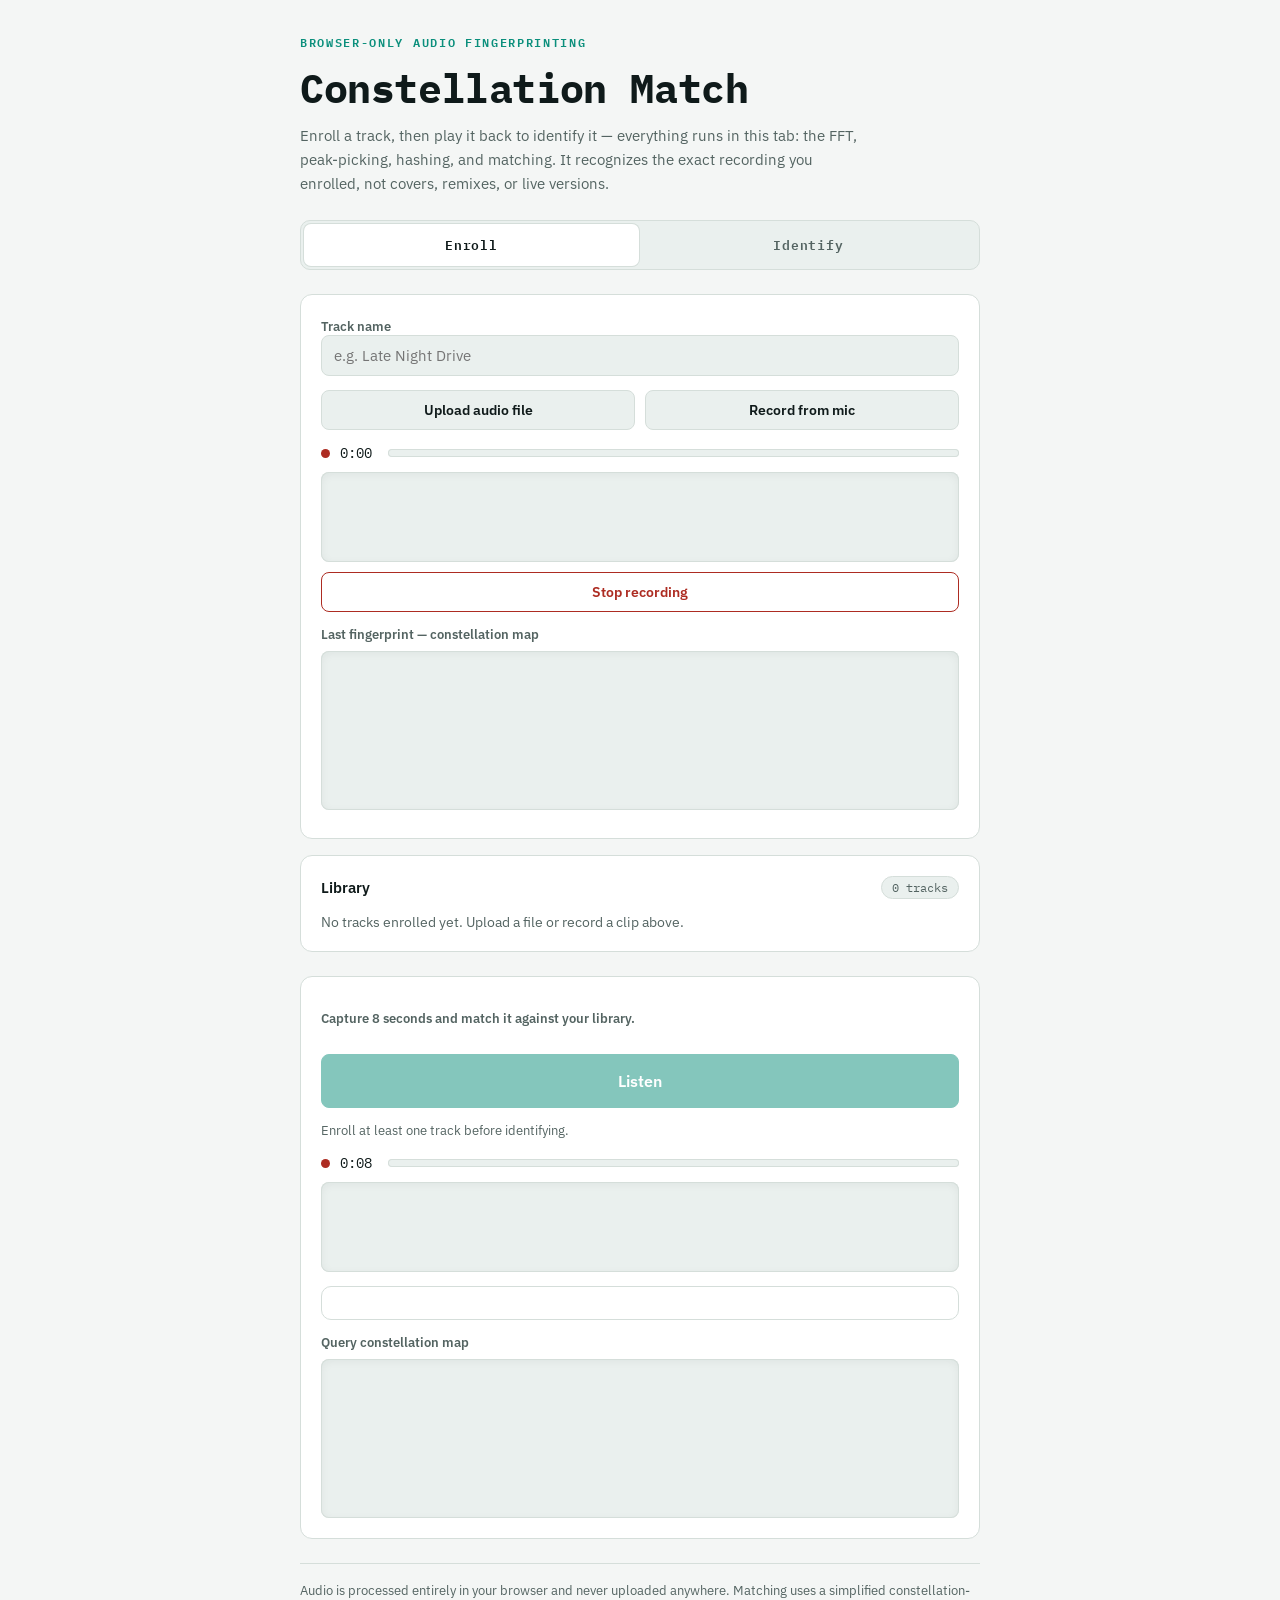
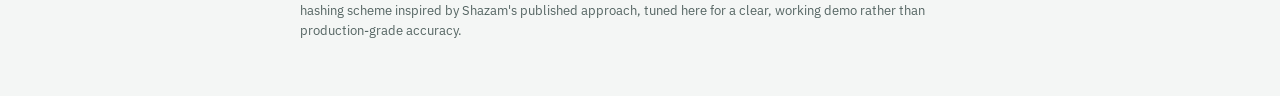
==== index.html @ 30b6c8e9 "Add Constellation Match: browser-only audio fingerprinting demo Enrolls songs (file upload or mic re" ====
<!DOCTYPE html>
<html lang="en">
<head>
<meta charset="UTF-8">
<meta name="viewport" content="width=device-width, initial-scale=1.0">
<title>Constellation Match</title>
<link rel="stylesheet" href="https://fonts.googleapis.com/css2?family=IBM+Plex+Mono:wght@400;500;600;700&family=IBM+Plex+Sans:wght@400;500;600;700&display=swap">
<style>
  :root{
    color-scheme: light dark;
    --bg:#f4f6f5;
    --surface:#ffffff;
    --surface-2:#eaf0ee;
    --border:#d5deda;
    --text:#0f1a1a;
    --text-muted:#546462;
    --accent:#0b8f7c;
    --accent-contrast:#ffffff;
    --accent-amber:#a86a09;
    --danger:#ad2c22;
    --scope-shadow: inset 0 0 0 1px var(--border), inset 0 2px 10px rgba(15,26,26,.06);
    --font-display:'IBM Plex Mono', ui-monospace, SFMono-Regular, Menlo, Consolas, monospace;
    --font-body:'IBM Plex Sans', ui-sans-serif, system-ui, -apple-system, "Segoe UI", Roboto, sans-serif;
  }
  @media (prefers-color-scheme: dark){
    :root:not([data-theme="light"]){
      --bg:#0a0e10;
      --surface:#11181a;
      --surface-2:#172023;
      --border:#263133;
      --text:#e9f2f0;
      --text-muted:#87999b;
      --accent:#52e0c4;
      --accent-contrast:#06231d;
      --accent-amber:#f6ad3c;
      --danger:#ff6b60;
      --scope-shadow: inset 0 0 0 1px var(--border), inset 0 2px 14px rgba(0,0,0,.35);
    }
  }
  :root[data-theme="dark"]{
    --bg:#0a0e10;
    --surface:#11181a;
    --surface-2:#172023;
    --border:#263133;
    --text:#e9f2f0;
    --text-muted:#87999b;
    --accent:#52e0c4;
    --accent-contrast:#06231d;
    --accent-amber:#f6ad3c;
    --danger:#ff6b60;
    --scope-shadow: inset 0 0 0 1px var(--border), inset 0 2px 14px rgba(0,0,0,.35);
  }

  *{ box-sizing:border-box; }
  html, body{ margin:0; background:var(--bg); }
  body{
    color:var(--text);
    font-family:var(--font-body);
    -webkit-font-smoothing:antialiased;
  }
  .app{
    max-width:720px;
    margin:0 auto;
    padding:32px 20px 56px;
    display:flex;
    flex-direction:column;
    gap:24px;
  }

  .hero{ display:flex; flex-direction:column; gap:10px; }
  .eyebrow{
    margin:0;
    font-family:var(--font-display);
    font-size:12px;
    letter-spacing:.14em;
    color:var(--accent);
    font-weight:600;
  }
  h1{
    margin:0;
    font-family:var(--font-display);
    font-size:clamp(28px, 6vw, 40px);
    font-weight:700;
    letter-spacing:-0.01em;
    text-wrap:balance;
  }
  .lede{
    margin:0;
    max-width:62ch;
    color:var(--text-muted);
    font-size:15px;
    line-height:1.6;
  }

  .tabs{
    display:flex;
    gap:2px;
    background:var(--surface-2);
    border:1px solid var(--border);
    border-radius:10px;
    padding:3px;
  }
  .tab{
    flex:1;
    appearance:none;
    border:none;
    background:transparent;
    color:var(--text-muted);
    font-family:var(--font-display);
    font-size:13px;
    letter-spacing:.06em;
    font-weight:600;
    padding:10px 14px;
    border-radius:7px;
    cursor:pointer;
  }
  .tab[aria-selected="true"]{
    background:var(--surface);
    color:var(--text);
    box-shadow:0 0 0 1px var(--border);
  }
  .tab:focus-visible, .btn:focus-visible, input:focus-visible{
    outline:2px solid var(--accent);
    outline-offset:2px;
  }

  .status{
    font-family:var(--font-display);
    font-size:13px;
    padding:10px 14px;
    border-radius:8px;
    border:1px solid var(--border);
    background:var(--surface-2);
    color:var(--text);
  }
  .status-error{ border-color:var(--danger); color:var(--danger); }
  .status-success{ border-color:var(--accent); color:var(--accent); }

  .panel{ display:flex; flex-direction:column; gap:16px; }

  .card{
    background:var(--surface);
    border:1px solid var(--border);
    border-radius:12px;
    padding:20px;
    display:flex;
    flex-direction:column;
    gap:14px;
  }
  .card-header{ display:flex; align-items:center; justify-content:space-between; gap:12px; }
  .card-header h2{ margin:0; font-size:15px; font-weight:600; }
  .pill{
    font-family:var(--font-display);
    font-size:12px;
    color:var(--text-muted);
    background:var(--surface-2);
    border:1px solid var(--border);
    border-radius:999px;
    padding:3px 10px;
    font-variant-numeric:tabular-nums;
  }

  .field-label{
    font-size:13px;
    font-weight:600;
    color:var(--text-muted);
  }
  input[type="text"]{
    width:100%;
    font-family:var(--font-body);
    font-size:15px;
    padding:10px 12px;
    border-radius:8px;
    border:1px solid var(--border);
    background:var(--surface-2);
    color:var(--text);
  }

  .source-row{ display:flex; gap:10px; flex-wrap:wrap; }

  .btn{
    appearance:none;
    border:1px solid var(--border);
    background:var(--surface-2);
    color:var(--text);
    font-family:var(--font-body);
    font-size:14px;
    font-weight:600;
    padding:10px 16px;
    border-radius:8px;
    cursor:pointer;
    flex:1;
    min-width:140px;
  }
  .btn:disabled{ opacity:.5; cursor:not-allowed; }
  .btn-secondary:hover:not(:disabled){ border-color:var(--accent); }
  .btn-primary{
    background:var(--accent);
    border-color:var(--accent);
    color:var(--accent-contrast);
    flex:none;
    width:100%;
  }
  .btn-large{ padding:16px; font-size:16px; }
  .btn-danger{
    background:transparent;
    border-color:var(--danger);
    color:var(--danger);
    flex:none;
  }
  .btn-icon{
    flex:none;
    min-width:auto;
    width:32px;
    height:32px;
    padding:0;
    display:flex;
    align-items:center;
    justify-content:center;
    color:var(--text-muted);
  }
  .btn-icon:hover{ color:var(--danger); border-color:var(--danger); }

  .capture-row{ display:flex; flex-direction:column; gap:10px; }
  .capture-meta{ display:flex; align-items:center; gap:10px; }
  .rec-dot{
    width:9px; height:9px; border-radius:50%;
    background:var(--danger);
    flex:none;
    animation:pulse 1.1s ease-in-out infinite;
  }
  @keyframes pulse{ 0%,100%{opacity:1;} 50%{opacity:.35;} }
  @media (prefers-reduced-motion:reduce){ .rec-dot{ animation:none; } }
  #enrollTimer, #identifyTimer{
    font-family:var(--font-display);
    font-size:14px;
    font-variant-numeric:tabular-nums;
    min-width:38px;
  }
  .level-meter{ flex:1; height:8px; background:var(--surface-2); border-radius:4px; overflow:hidden; box-shadow:inset 0 0 0 1px var(--border); }
  .level-fill{ height:100%; width:0%; background:linear-gradient(90deg, var(--accent), var(--accent-amber)); }

  .scope{
    display:block;
    width:100%;
    height:auto;
    background:var(--surface-2);
    border-radius:8px;
    box-shadow:var(--scope-shadow);
  }

  .preview{ display:flex; flex-direction:column; gap:8px; }
  .preview-title{ margin:0; font-size:13px; font-weight:600; color:var(--text-muted); }
  .preview-meta{ margin:0; font-family:var(--font-display); font-size:12px; color:var(--text-muted); }

  .library-list{ display:flex; flex-direction:column; gap:8px; }
  .empty-hint{ margin:0; color:var(--text-muted); font-size:14px; }
  .library-row{
    display:grid;
    grid-template-columns:1fr auto auto;
    align-items:center;
    gap:10px;
    padding:8px 10px;
    background:var(--surface-2);
    border:1px solid var(--border);
    border-radius:8px;
  }
  .library-name-input{
    background:transparent;
    border:none;
    padding:2px 0;
    font-size:14px;
    font-weight:600;
    color:var(--text);
    min-width:0;
  }
  .library-meta{
    font-family:var(--font-display);
    font-size:12px;
    color:var(--text-muted);
    white-space:nowrap;
    font-variant-numeric:tabular-nums;
  }

  .identify-card{ align-items:stretch; }
  .hint{ margin:0; font-size:13px; color:var(--text-muted); min-height:18px; }

  .result{
    border-radius:10px;
    border:1px solid var(--border);
    padding:16px;
    display:flex;
    flex-direction:column;
    gap:8px;
  }
  .result-match{ border-color:var(--accent); }
  .result-none{ border-color:var(--danger); }
  .result-title{ margin:0; font-family:var(--font-display); font-size:17px; font-weight:600; }
  .result-match .result-title{ color:var(--accent); }
  .result-none .result-title{ color:var(--danger); }
  .result-sub{ margin:0; font-size:13px; color:var(--text-muted); }
  .confidence-bar{ height:10px; border-radius:5px; background:var(--surface-2); box-shadow:inset 0 0 0 1px var(--border); overflow:hidden; }
  .confidence-fill{ height:100%; background:linear-gradient(90deg, var(--accent), var(--accent-amber)); }

  .footnote{ border-top:1px solid var(--border); padding-top:16px; }
  .footnote p{ margin:0; font-size:12.5px; line-height:1.6; color:var(--text-muted); }

  @media (max-width:480px){
    .source-row{ flex-direction:column; }
    .btn{ min-width:0; }
    .library-row{ grid-template-columns:1fr; }
    .library-meta{ white-space:normal; }
  }
</style>
</head>
<body>

<div class="app">
  <header class="hero">
    <p class="eyebrow">BROWSER-ONLY AUDIO FINGERPRINTING</p>
    <h1>Constellation Match</h1>
    <p class="lede">Enroll a track, then play it back to identify it — everything runs in this tab: the FFT, peak-picking, hashing, and matching. It recognizes the exact recording you enrolled, not covers, remixes, or live versions.</p>
  </header>

  <div class="tabs" role="tablist">
    <button type="button" class="tab" id="tabEnroll" data-mode="enroll" role="tab" aria-selected="true">Enroll</button>
    <button type="button" class="tab" id="tabIdentify" data-mode="identify" role="tab" aria-selected="false">Identify</button>
  </div>

  <div id="statusBar" class="status" hidden></div>

  <section id="enrollPanel" class="panel">
    <div class="card">
      <div>
        <label for="songNameInput" class="field-label">Track name</label>
        <input id="songNameInput" type="text" placeholder="e.g. Late Night Drive" maxlength="60" autocomplete="off">
      </div>

      <div class="source-row">
        <button type="button" class="btn btn-secondary" id="uploadBtn">Upload audio file</button>
        <input type="file" id="fileInput" accept="audio/*" hidden>
        <button type="button" class="btn btn-secondary" id="recordEnrollBtn">Record from mic</button>
      </div>

      <div class="capture-row" id="enrollCaptureRow" hidden>
        <div class="capture-meta">
          <span class="rec-dot" aria-hidden="true"></span>
          <span id="enrollTimer">0:00</span>
          <div class="level-meter"><div class="level-fill" id="enrollLevelFill"></div></div>
        </div>
        <canvas class="scope" id="enrollLiveCanvas" width="640" height="90"></canvas>
        <button type="button" class="btn btn-danger" id="stopEnrollBtn">Stop recording</button>
      </div>

      <div class="preview" id="enrollPreview" hidden>
        <p class="preview-title">Last fingerprint — constellation map</p>
        <canvas class="scope" id="enrollConstellation" width="640" height="160"></canvas>
        <p class="preview-meta" id="enrollPreviewMeta"></p>
      </div>
    </div>

    <div class="card">
      <div class="card-header">
        <h2>Library</h2>
        <span class="pill" id="libraryCount">0 tracks</span>
      </div>
      <div class="library-list" id="libraryList">
        <p class="empty-hint">No tracks enrolled yet. Upload a file or record a clip above.</p>
      </div>
    </div>
  </section>

  <section id="identifyPanel" class="panel" hidden>
    <div class="card identify-card">
      <p class="field-label">Capture 8 seconds and match it against your library.</p>
      <button type="button" class="btn btn-primary btn-large" id="listenBtn">Listen</button>
      <p class="hint" id="identifyHint">Enroll at least one track before identifying.</p>

      <div class="capture-row" id="identifyCaptureRow" hidden>
        <div class="capture-meta">
          <span class="rec-dot" aria-hidden="true"></span>
          <span id="identifyTimer">0:08</span>
          <div class="level-meter"><div class="level-fill" id="identifyLevelFill"></div></div>
        </div>
        <canvas class="scope" id="identifyLiveCanvas" width="640" height="90"></canvas>
      </div>

      <div class="result" id="identifyResult" hidden></div>

      <div class="preview" id="identifyPreview" hidden>
        <p class="preview-title">Query constellation map</p>
        <canvas class="scope" id="identifyConstellation" width="640" height="160"></canvas>
      </div>
    </div>
  </section>

  <footer class="footnote">
    <p>Audio is processed entirely in your browser and never uploaded anywhere. Matching uses a simplified constellation-hashing scheme inspired by Shazam's published approach, tuned here for a clear, working demo rather than production-grade accuracy.</p>
  </footer>
</div>

<script>
(function(){
  "use strict";

  // =====================================================================
  // CONFIG — tuning constants for the fingerprinting pipeline.
  // These are heuristic choices for a legible demo, not accuracy-optimized.
  // =====================================================================
  var CONFIG = {
    fftSize: 2048,            // FFT window size (samples)
    hopSize: 512,             // samples between successive windows (75% overlap)
    minFreqHz: 30,            // ignore near-DC content
    maxFreqHz: 5000,          // most identifying musical energy lives below this
    freqNeighborhood: 6,      // peak must be a local max within +-N frequency bins
    timeNeighborhood: 3,      // ...and within +-N time frames
    dynamicRangeDb: 45,       // peak must be within this many dB of the loudest bin
    maxPeaksPerFingerprint: 600,
    targetZoneMinDt: 1,       // hashing: forward target zone, in frames
    targetZoneMaxDt: 90,
    fanOut: 5,                // max hash pairs generated per anchor peak
    offsetBinSize: 2,         // tolerance (frames) when histogramming time offsets
    minMatchCount: 6,         // minimum matching pairs in one offset bin to call it a match
    identifyDurationSec: 8
  };

  // =====================================================================
  // DSP: FFT
  // Iterative, in-place radix-2 Cooley-Tukey FFT. `re`/`im` are Float32Array
  // of equal, power-of-two length; the transform overwrites them.
  // =====================================================================
  function fft(re, im) {
    var n = re.length;
    for (var i = 1, j = 0; i < n; i++) {
      var bit = n >> 1;
      for (; j & bit; bit >>= 1) j ^= bit;
      j ^= bit;
      if (i < j) {
        var tr = re[i]; re[i] = re[j]; re[j] = tr;
        var ti = im[i]; im[i] = im[j]; im[j] = ti;
      }
    }
    for (var len = 2; len <= n; len <<= 1) {
      var ang = -2 * Math.PI / len;
      var wRe = Math.cos(ang), wIm = Math.sin(ang);
      for (var start = 0; start < n; start += len) {
        var curRe = 1, curIm = 0;
        var half = len >> 1;
        for (var k = 0; k < half; k++) {
          var uRe = re[start + k], uIm = im[start + k];
          var vRe = re[start + k + half] * curRe - im[start + k + half] * curIm;
          var vIm = re[start + k + half] * curIm + im[start + k + half] * curRe;
          re[start + k] = uRe + vRe;
          im[start + k] = uIm + vIm;
          re[start + k + half] = uRe - vRe;
          im[start + k + half] = uIm - vIm;
          var nextRe = curRe * wRe - curIm * wIm;
          var nextIm = curRe * wIm + curIm * wRe;
          curRe = nextRe; curIm = nextIm;
        }
      }
    }
  }

  function hannWindow(size) {
    var w = new Float32Array(size);
    for (var i = 0; i < size; i++) {
      w[i] = 0.5 - 0.5 * Math.cos((2 * Math.PI * i) / (size - 1));
    }
    return w;
  }

  // =====================================================================
  // DSP: spectrogram
  // Slides a windowed FFT over mono PCM samples, hop by hop, and returns
  // the magnitude spectrum of every frame.
  // =====================================================================
  function computeSpectrogram(samples, sampleRate, fftSize, hopSize) {
    var window = hannWindow(fftSize);
    var padded = samples;
    if (padded.length < fftSize) {
      var p = new Float32Array(fftSize);
      p.set(padded);
      padded = p;
    }
    var numFrames = Math.floor((padded.length - fftSize) / hopSize) + 1;
    var frames = new Array(numFrames);
    var re = new Float32Array(fftSize);
    var im = new Float32Array(fftSize);
    for (var f = 0; f < numFrames; f++) {
      var start = f * hopSize;
      for (var i = 0; i < fftSize; i++) {
        re[i] = padded[start + i] * window[i];
        im[i] = 0;
      }
      fft(re, im);
      var half = fftSize >> 1;
      var mag = new Float32Array(half);
      for (var b = 0; b < half; b++) {
        mag[b] = Math.sqrt(re[b] * re[b] + im[b] * im[b]);
      }
      frames[f] = mag;
    }
    return { frames: frames, numFrames: numFrames, binHz: sampleRate / fftSize, frameHopSec: hopSize / sampleRate };
  }

  // =====================================================================
  // Fingerprinting: peak detection
  // Finds local maxima in the time/frequency grid — points that are the
  // loudest thing in their own neighborhood and within `dynamicRangeDb` of
  // the loudest point overall. These form the "constellation map".
  // =====================================================================
  function findConstellationPeaks(frames, binHz, opts) {
    var numFrames = frames.length;
    var numBins = frames[0].length;
    var minBin = Math.max(1, Math.floor(opts.minFreqHz / binHz));
    var maxBin = Math.min(numBins - 1, Math.ceil(opts.maxFreqHz / binHz));

    // Convert to dB once; makes both thresholding and comparisons cheap.
    var db = new Array(numFrames);
    var globalMaxDb = -Infinity;
    for (var t = 0; t < numFrames; t++) {
      var row = new Float32Array(numBins);
      var mag = frames[t];
      for (var f = minBin; f <= maxBin; f++) {
        var v = 20 * Math.log10(mag[f] + 1e-6);
        row[f] = v;
        if (v > globalMaxDb) globalMaxDb = v;
      }
      db[t] = row;
    }
    var threshold = globalMaxDb - opts.dynamicRangeDb;

    var peaks = [];
    for (var ti = 0; ti < numFrames; ti++) {
      for (var fi = minBin; fi <= maxBin; fi++) {
        var val = db[ti][fi];
        if (val < threshold) continue;
        var isPeak = true;
        for (var dt = -opts.timeNeighborhood; dt <= opts.timeNeighborhood && isPeak; dt++) {
          var tt = ti + dt;
          if (tt < 0 || tt >= numFrames) continue;
          for (var df = -opts.freqNeighborhood; df <= opts.freqNeighborhood; df++) {
            if (dt === 0 && df === 0) continue;
            var ff = fi + df;
            if (ff < minBin || ff > maxBin) continue;
            if (db[tt][ff] > val) { isPeak = false; break; }
          }
        }
        if (isPeak) peaks.push({ t: ti, f: fi, mag: val });
      }
    }

    // Cap the constellation size by keeping the strongest peaks, then
    // re-sort by time (required for hashing's forward target zone).
    peaks.sort(function (a, b) { return b.mag - a.mag; });
    if (peaks.length > opts.maxPeaksPerFingerprint) {
      peaks = peaks.slice(0, opts.maxPeaksPerFingerprint);
    }
    peaks.sort(function (a, b) { return a.t - b.t; });
    return peaks;
  }

  // =====================================================================
  // Fingerprinting: combinatorial hashing
  // Pairs each anchor peak with a handful of peaks ahead of it in time
  // (its "target zone"). Each pair becomes a hash of (f1, f2, dt) — a
  // shape that is very unlikely to recur by chance, but recurs exactly
  // if the same audio is heard again.
  // =====================================================================
  function generateHashes(peaks, opts) {
    var hashes = [];
    for (var i = 0; i < peaks.length; i++) {
      var anchor = peaks[i];
      var paired = 0;
      for (var j = i + 1; j < peaks.length && paired < opts.fanOut; j++) {
        var target = peaks[j];
        var dt = target.t - anchor.t;
        if (dt < opts.targetZoneMinDt) continue;
        if (dt > opts.targetZoneMaxDt) break; // peaks are time-sorted
        hashes.push({ hash: anchor.f + "|" + target.f + "|" + dt, t: anchor.t });
        paired++;
      }
    }
    return hashes;
  }

  function toMonoSamples(audioBuffer) {
    var channels = audioBuffer.numberOfChannels;
    if (channels === 1) return audioBuffer.getChannelData(0).slice();
    var length = audioBuffer.length;
    var out = new Float32Array(length);
    for (var c = 0; c < channels; c++) {
      var data = audioBuffer.getChannelData(c);
      for (var i = 0; i < length; i++) out[i] += data[i] / channels;
    }
    return out;
  }

  // Top-level: AudioBuffer -> { peaks, hashes, ... }. Used for every
  // source — uploaded files, enrolled mic clips, and query captures —
  // so enrolling and identifying always run the exact same pipeline.
  function fingerprintAudioBuffer(audioBuffer) {
    var samples = toMonoSamples(audioBuffer);
    var spec = computeSpectrogram(samples, audioBuffer.sampleRate, CONFIG.fftSize, CONFIG.hopSize);
    var peaks = findConstellationPeaks(spec.frames, spec.binHz, CONFIG);
    var hashes = generateHashes(peaks, CONFIG);
    return {
      peaks: peaks,
      hashes: hashes,
      numFrames: spec.numFrames,
      numBins: spec.frames[0].length,
      durationSec: audioBuffer.duration
    };
  }

  // =====================================================================
  // Library + matching
  // =====================================================================
  var library = [];       // { id, name, durationSec, hashes, peakCount }
  var hashIndex = new Map(); // hash -> [{ songId, t }]

  function rebuildIndex() {
    hashIndex = new Map();
    for (var s = 0; s < library.length; s++) {
      var song = library[s];
      for (var h = 0; h < song.hashes.length; h++) {
        var entry = song.hashes[h];
        var bucket = hashIndex.get(entry.hash);
        if (!bucket) { bucket = []; hashIndex.set(entry.hash, bucket); }
        bucket.push({ songId: song.id, t: entry.t });
      }
    }
  }

  // Matches a query fingerprint against the library. For every song, the
  // matching hashes' (songTime - queryTime) offsets are histogrammed —
  // a real match produces one sharp spike (the audio is time-aligned),
  // while coincidental hash collisions scatter across many offsets.
  function matchQuery(fp) {
    var perSongBins = new Map();   // songId -> Map<bin, count>
    var perSongTotal = new Map();  // songId -> total matching hashes

    for (var i = 0; i < fp.hashes.length; i++) {
      var qh = fp.hashes[i];
      var bucket = hashIndex.get(qh.hash);
      if (!bucket) continue;
      for (var j = 0; j < bucket.length; j++) {
        var m = bucket[j];
        var offset = m.t - qh.t;
        var bin = Math.round(offset / CONFIG.offsetBinSize);
        var bins = perSongBins.get(m.songId);
        if (!bins) { bins = new Map(); perSongBins.set(m.songId, bins); }
        bins.set(bin, (bins.get(bin) || 0) + 1);
        perSongTotal.set(m.songId, (perSongTotal.get(m.songId) || 0) + 1);
      }
    }

    var results = [];
    perSongBins.forEach(function (bins, songId) {
      var peakCount = 0;
      bins.forEach(function (c) { if (c > peakCount) peakCount = c; });
      var total = perSongTotal.get(songId);
      results.push({ songId: songId, peakCount: peakCount, total: total, coherence: peakCount / total });
    });
    results.sort(function (a, b) { return b.peakCount - a.peakCount; });

    var best = results.length > 0 && results[0].peakCount >= CONFIG.minMatchCount ? results[0] : null;
    return { results: results, best: best };
  }

  // =====================================================================
  // Audio I/O helpers
  // =====================================================================
  var audioCtx = null;
  function getAudioContext() {
    if (!audioCtx) {
      var Ctx = window.AudioContext || window.webkitAudioContext;
      audioCtx = new Ctx();
    }
    if (audioCtx.state === "suspended") audioCtx.resume();
    return audioCtx;
  }

  function pickMimeType() {
    var candidates = ["audio/webm;codecs=opus", "audio/webm", "audio/ogg;codecs=opus", "audio/mp4"];
    for (var i = 0; i < candidates.length; i++) {
      if (window.MediaRecorder && MediaRecorder.isTypeSupported && MediaRecorder.isTypeSupported(candidates[i])) {
        return candidates[i];
      }
    }
    return "";
  }

  function startRecording(stream) {
    var mimeType = pickMimeType();
    var recorder = new MediaRecorder(stream, mimeType ? { mimeType: mimeType } : undefined);
    var chunks = [];
    recorder.addEventListener("dataavailable", function (e) {
      if (e.data && e.data.size > 0) chunks.push(e.data);
    });
    var stopped = new Promise(function (resolve) {
      recorder.addEventListener("stop", function () {
        resolve(new Blob(chunks, { type: mimeType || "audio/webm" }));
      });
    });
    recorder.start();
    return { recorder: recorder, stopped: stopped };
  }

  function handleMicError(err) {
    var msg;
    if (err && (err.name === "NotAllowedError" || err.name === "PermissionDeniedError")) {
      msg = "Microphone access was denied. Allow microphone permission for this page and try again.";
    } else if (err && err.name === "NotFoundError") {
      msg = "No microphone was found on this device.";
    } else if (!navigator.mediaDevices || !navigator.mediaDevices.getUserMedia) {
      msg = "This browser doesn't support microphone capture. Try uploading an audio file instead.";
    } else {
      msg = "Couldn't access the microphone (" + ((err && err.message) || (err && err.name) || "unknown error") + ").";
    }
    showStatus(msg, "error");
  }

  // =====================================================================
  // Visualization
  // =====================================================================
  function cssVar(name) {
    return getComputedStyle(document.documentElement).getPropertyValue(name).trim();
  }

  function drawLiveSpectrum(canvas, dataArray) {
    var ctx = canvas.getContext("2d");
    var w = canvas.width, h = canvas.height;
    ctx.clearRect(0, 0, w, h);
    var accent = cssVar("--accent");
    var barCount = Math.min(dataArray.length, 96); // upper bins carry little musical info
    var barWidth = w / barCount;
    for (var i = 0; i < barCount; i++) {
      var v = dataArray[i] / 255;
      var barH = v * h;
      ctx.fillStyle = accent;
      ctx.globalAlpha = 0.35 + v * 0.65;
      ctx.fillRect(i * barWidth, h - barH, Math.max(1, barWidth - 1), barH);
    }
    ctx.globalAlpha = 1;
  }

  function computeLevel(dataArray) {
    var sum = 0;
    for (var i = 0; i < dataArray.length; i++) sum += dataArray[i];
    return sum / dataArray.length / 255;
  }

  // Static scatter plot of a finished constellation map — the actual
  // peaks that were hashed, not a live view.
  function drawConstellation(canvas, peaks, numFrames, numBins) {
    var ctx = canvas.getContext("2d");
    var w = canvas.width, h = canvas.height;
    ctx.clearRect(0, 0, w, h);
    if (!peaks.length) return;
    var accent = cssVar("--accent");
    ctx.fillStyle = accent;
    for (var i = 0; i < peaks.length; i++) {
      var p = peaks[i];
      var x = (p.t / Math.max(1, numFrames - 1)) * w;
      var y = h - (p.f / Math.max(1, numBins - 1)) * h;
      ctx.globalAlpha = 0.55;
      ctx.beginPath();
      ctx.arc(x, y, 1.6, 0, Math.PI * 2);
      ctx.fill();
    }
    ctx.globalAlpha = 1;
  }

  function formatTime(sec) {
    sec = Math.max(0, sec);
    var m = Math.floor(sec / 60);
    var s = Math.floor(sec % 60);
    return m + ":" + (s < 10 ? "0" : "") + s;
  }

  // =====================================================================
  // UI wiring
  // =====================================================================
  var el = {};
  [
    "tabEnroll", "tabIdentify", "enrollPanel", "identifyPanel", "statusBar",
    "songNameInput", "uploadBtn", "fileInput", "recordEnrollBtn",
    "enrollCaptureRow", "enrollTimer", "enrollLevelFill", "enrollLiveCanvas", "stopEnrollBtn",
    "enrollPreview", "enrollConstellation", "enrollPreviewMeta",
    "libraryCount", "libraryList",
    "listenBtn", "identifyHint", "identifyCaptureRow", "identifyTimer", "identifyLevelFill",
    "identifyLiveCanvas", "identifyResult", "identifyPreview", "identifyConstellation"
  ].forEach(function (id) { el[id] = document.getElementById(id); });

  var statusTimer = null;
  function showStatus(msg, type) {
    el.statusBar.textContent = msg;
    el.statusBar.className = "status" + (type ? " status-" + type : "");
    el.statusBar.hidden = false;
    clearTimeout(statusTimer);
    if (type !== "error") {
      statusTimer = setTimeout(function () { el.statusBar.hidden = true; }, 4500);
    }
  }

  function setMode(mode) {
    el.tabEnroll.setAttribute("aria-selected", String(mode === "enroll"));
    el.tabIdentify.setAttribute("aria-selected", String(mode === "identify"));
    el.enrollPanel.hidden = mode !== "enroll";
    el.identifyPanel.hidden = mode !== "identify";
  }
  el.tabEnroll.addEventListener("click", function () { setMode("enroll"); });
  el.tabIdentify.addEventListener("click", function () { setMode("identify"); });

  function updateIdentifyAvailability() {
    var empty = library.length === 0;
    el.listenBtn.disabled = empty;
    el.identifyHint.textContent = empty ? "Enroll at least one track before identifying." : "";
  }

  function renderLibrary() {
    el.libraryCount.textContent = library.length + (library.length === 1 ? " track" : " tracks");
    el.libraryList.innerHTML = "";
    if (library.length === 0) {
      var hint = document.createElement("p");
      hint.className = "empty-hint";
      hint.textContent = "No tracks enrolled yet. Upload a file or record a clip above.";
      el.libraryList.appendChild(hint);
      updateIdentifyAvailability();
      return;
    }
    library.forEach(function (song) {
      var row = document.createElement("div");
      row.className = "library-row";

      var nameInput = document.createElement("input");
      nameInput.type = "text";
      nameInput.className = "library-name-input";
      nameInput.value = song.name;
      nameInput.setAttribute("aria-label", "Track name");
      nameInput.addEventListener("change", function () {
        song.name = nameInput.value.trim() || song.name;
      });

      var meta = document.createElement("span");
      meta.className = "library-meta";
      meta.textContent = formatTime(song.durationSec) + " · " + song.hashes.length + " fingerprints";

      var delBtn = document.createElement("button");
      delBtn.type = "button";
      delBtn.className = "btn btn-icon";
      delBtn.setAttribute("aria-label", "Remove " + song.name);
      delBtn.textContent = "✕";
      delBtn.addEventListener("click", function () {
        library = library.filter(function (s) { return s.id !== song.id; });
        rebuildIndex();
        renderLibrary();
      });

      row.appendChild(nameInput);
      row.appendChild(meta);
      row.appendChild(delBtn);
      el.libraryList.appendChild(row);
    });
    updateIdentifyAvailability();
  }

  function nextId() {
    return "song_" + Date.now() + "_" + Math.random().toString(36).slice(2, 8);
  }

  function addSong(name, audioBuffer) {
    var fp;
    try {
      fp = fingerprintAudioBuffer(audioBuffer);
    } catch (err) {
      showStatus("Couldn't analyze that audio (" + (err.message || err) + ").", "error");
      return;
    }
    if (fp.hashes.length === 0) {
      showStatus("Couldn't find enough distinctive audio in that clip — try something longer or louder.", "error");
      return;
    }
    var song = {
      id: nextId(),
      name: (name || "").trim() || ("Track " + (library.length + 1)),
      durationSec: audioBuffer.duration,
      hashes: fp.hashes,
      peakCount: fp.peaks.length
    };
    library.push(song);
    rebuildIndex();
    renderLibrary();

    el.enrollPreview.hidden = false;
    drawConstellation(el.enrollConstellation, fp.peaks, fp.numFrames, fp.numBins);
    el.enrollPreviewMeta.textContent =
      fp.peaks.length + " peaks -> " + fp.hashes.length + " fingerprint hashes over " + formatTime(audioBuffer.duration);

    el.songNameInput.value = "";
    showStatus("Added “" + song.name + "” — " + fp.hashes.length + " fingerprints.", "success");
  }

  // --- Enroll: file upload -------------------------------------------------
  el.uploadBtn.addEventListener("click", function () { el.fileInput.click(); });
  el.fileInput.addEventListener("change", function () {
    var file = el.fileInput.files[0];
    el.fileInput.value = "";
    if (!file) return;
    showStatus("Decoding “" + file.name + "”…", "info");
    var ctx = getAudioContext();
    file.arrayBuffer()
      .then(function (buf) { return ctx.decodeAudioData(buf); })
      .then(function (audioBuffer) {
        var name = el.songNameInput.value.trim() || file.name.replace(/\.[a-z0-9]+$/i, "");
        addSong(name, audioBuffer);
      })
      .catch(function (err) {
        showStatus("Couldn't decode that file (" + (err.message || err) + "). Try a different audio file.", "error");
      });
  });

  // --- Enroll: record from mic ---------------------------------------------
  el.recordEnrollBtn.addEventListener("click", function () {
    var ctx = getAudioContext();
    if (!navigator.mediaDevices || !navigator.mediaDevices.getUserMedia) { handleMicError(null); return; }
    navigator.mediaDevices.getUserMedia({ audio: true }).then(function (stream) {
      var source = ctx.createMediaStreamSource(stream);
      var analyser = ctx.createAnalyser();
      analyser.fftSize = 256;
      source.connect(analyser);
      var dataArray = new Uint8Array(analyser.frequencyBinCount);
      var rec = startRecording(stream);

      el.recordEnrollBtn.disabled = true;
      el.uploadBtn.disabled = true;
      el.enrollCaptureRow.hidden = false;
      el.enrollPreview.hidden = true;

      var running = true;
      var startTime = performance.now();
      function tick() {
        if (!running) return;
        el.enrollTimer.textContent = formatTime((performance.now() - startTime) / 1000);
        analyser.getByteFrequencyData(dataArray);
        drawLiveSpectrum(el.enrollLiveCanvas, dataArray);
        el.enrollLevelFill.style.width = Math.round(computeLevel(dataArray) * 100) + "%";
        requestAnimationFrame(tick);
      }
      tick();

      el.stopEnrollBtn.onclick = function () {
        running = false;
        rec.recorder.stop();
        rec.stopped.then(function (blob) {
          stream.getTracks().forEach(function (t) { t.stop(); });
          el.enrollCaptureRow.hidden = true;
          el.recordEnrollBtn.disabled = false;
          el.uploadBtn.disabled = false;
          showStatus("Processing recording…", "info");
          return blob.arrayBuffer();
        }).then(function (arrayBuffer) {
          return ctx.decodeAudioData(arrayBuffer);
        }).then(function (audioBuffer) {
          addSong(el.songNameInput.value, audioBuffer);
        }).catch(function (err) {
          showStatus("Couldn't process that recording (" + (err.message || err) + ").", "error");
        });
      };
    }).catch(function (err) {
      handleMicError(err);
    });
  });

  // --- Identify: listen -----------------------------------------------------
  function renderIdentifyResult(matchInfo) {
    el.identifyResult.hidden = false;
    if (!matchInfo.best) {
      el.identifyResult.className = "result result-none";
      el.identifyResult.innerHTML = "";
      var title = document.createElement("p");
      title.className = "result-title";
      title.textContent = "No match found";
      var sub = document.createElement("p");
      sub.className = "result-sub";
      sub.textContent = "None of your " + library.length + " enrolled track" + (library.length === 1 ? "" : "s") + " matched this capture closely enough.";
      el.identifyResult.appendChild(title);
      el.identifyResult.appendChild(sub);
      return;
    }
    var song = library.find(function (s) { return s.id === matchInfo.best.songId; });
    var confidence = Math.round(Math.min(1, matchInfo.best.coherence) * 100);

    el.identifyResult.className = "result result-match";
    el.identifyResult.innerHTML = "";
    var t2 = document.createElement("p");
    t2.className = "result-title";
    t2.textContent = "Match: " + (song ? song.name : "Unknown track");
    var bar = document.createElement("div");
    bar.className = "confidence-bar";
    var fill = document.createElement("div");
    fill.className = "confidence-fill";
    fill.style.width = confidence + "%";
    bar.appendChild(fill);
    var s2 = document.createElement("p");
    s2.className = "result-sub";
    s2.textContent = confidence + "% time-aligned · " + matchInfo.best.peakCount + " matching fingerprint pairs";
    el.identifyResult.appendChild(t2);
    el.identifyResult.appendChild(bar);
    el.identifyResult.appendChild(s2);
  }

  el.listenBtn.addEventListener("click", function () {
    if (library.length === 0) return;
    if (!navigator.mediaDevices || !navigator.mediaDevices.getUserMedia) { handleMicError(null); return; }
    var ctx = getAudioContext();

    el.identifyResult.hidden = true;
    el.identifyPreview.hidden = true;
    el.listenBtn.disabled = true;

    navigator.mediaDevices.getUserMedia({ audio: true }).then(function (stream) {
      var source = ctx.createMediaStreamSource(stream);
      var analyser = ctx.createAnalyser();
      analyser.fftSize = 256;
      source.connect(analyser);
      var dataArray = new Uint8Array(analyser.frequencyBinCount);
      var rec = startRecording(stream);

      el.identifyCaptureRow.hidden = false;
      var duration = CONFIG.identifyDurationSec;
      var startTime = performance.now();
      var running = true;

      function tick() {
        if (!running) return;
        var elapsed = (performance.now() - startTime) / 1000;
        el.identifyTimer.textContent = formatTime(duration - elapsed);
        analyser.getByteFrequencyData(dataArray);
        drawLiveSpectrum(el.identifyLiveCanvas, dataArray);
        el.identifyLevelFill.style.width = Math.round(computeLevel(dataArray) * 100) + "%";
        if (elapsed < duration) requestAnimationFrame(tick);
      }
      tick();

      setTimeout(function () {
        running = false;
        rec.recorder.stop();
        rec.stopped.then(function (blob) {
          stream.getTracks().forEach(function (t) { t.stop(); });
          el.identifyCaptureRow.hidden = true;
          showStatus("Analyzing capture…", "info");
          return blob.arrayBuffer();
        }).then(function (arrayBuffer) {
          return ctx.decodeAudioData(arrayBuffer);
        }).then(function (audioBuffer) {
          var fp = fingerprintAudioBuffer(audioBuffer);
          el.identifyPreview.hidden = false;
          drawConstellation(el.identifyConstellation, fp.peaks, fp.numFrames, fp.numBins);
          var matchInfo = matchQuery(fp);
          renderIdentifyResult(matchInfo);
          el.statusBar.hidden = true;
        }).catch(function (err) {
          showStatus("Couldn't process that capture (" + (err.message || err) + ").", "error");
        }).then(function () {
          el.listenBtn.disabled = library.length === 0;
        });
      }, duration * 1000);
    }).catch(function (err) {
      handleMicError(err);
      el.listenBtn.disabled = library.length === 0;
    });
  });

  // Initial state
  renderLibrary();
})();
</script>
</body>
</html>
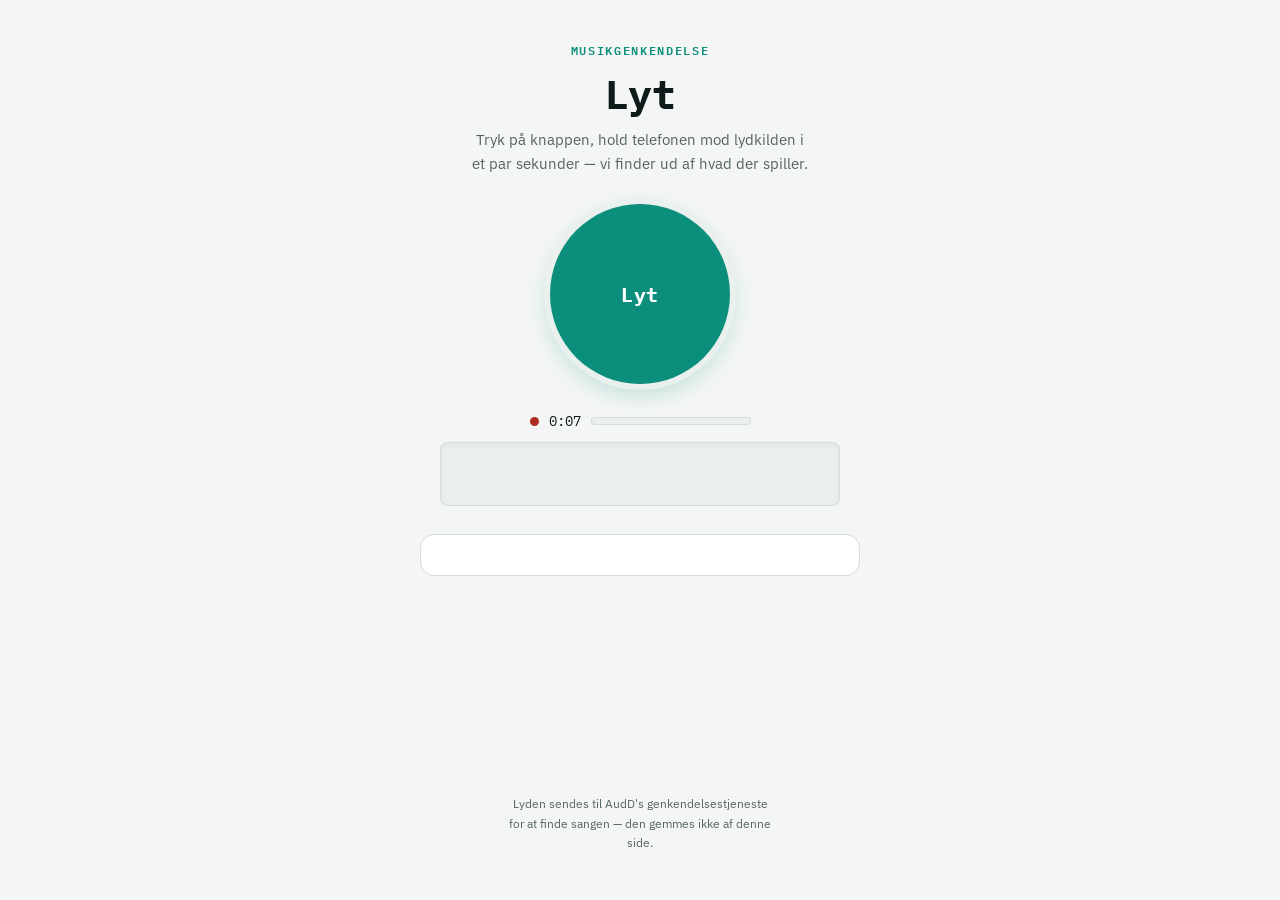
==== commit 888127c5: "Simplify to a single Listen button using real recognition via AudD Replaces the from-scratch fingerp" ====
--- a/index.html
+++ b/index.html
@@ -1,9 +1,9 @@
 <!DOCTYPE html>
-<html lang="en">
+<html lang="da">
 <head>
 <meta charset="UTF-8">
 <meta name="viewport" content="width=device-width, initial-scale=1.0">
-<title>Constellation Match</title>
+<title>Lyt</title>
 <link rel="stylesheet" href="https://fonts.googleapis.com/css2?family=IBM+Plex+Mono:wght@400;500;600;700&family=IBM+Plex+Sans:wght@400;500;600;700&display=swap">
 <style>
   :root{
@@ -54,20 +54,23 @@
   *{ box-sizing:border-box; }
   html, body{ margin:0; background:var(--bg); }
   body{
+    min-height:100vh;
     color:var(--text);
     font-family:var(--font-body);
     -webkit-font-smoothing:antialiased;
   }
   .app{
-    max-width:720px;
+    max-width:480px;
     margin:0 auto;
-    padding:32px 20px 56px;
+    min-height:100vh;
+    padding:40px 20px 48px;
     display:flex;
     flex-direction:column;
-    gap:24px;
-  }
-
-  .hero{ display:flex; flex-direction:column; gap:10px; }
+    align-items:center;
+    gap:28px;
+  }
+
+  .hero{ text-align:center; display:flex; flex-direction:column; gap:8px; }
   .eyebrow{
     margin:0;
     font-family:var(--font-display);
@@ -79,49 +82,59 @@
   h1{
     margin:0;
     font-family:var(--font-display);
-    font-size:clamp(28px, 6vw, 40px);
+    font-size:clamp(30px, 9vw, 40px);
     font-weight:700;
     letter-spacing:-0.01em;
-    text-wrap:balance;
   }
   .lede{
     margin:0;
-    max-width:62ch;
+    max-width:38ch;
     color:var(--text-muted);
     font-size:15px;
     line-height:1.6;
   }
 
-  .tabs{
-    display:flex;
-    gap:2px;
-    background:var(--surface-2);
-    border:1px solid var(--border);
-    border-radius:10px;
-    padding:3px;
-  }
-  .tab{
-    flex:1;
+  .listen-btn{
     appearance:none;
     border:none;
-    background:transparent;
-    color:var(--text-muted);
+    width:180px;
+    height:180px;
+    border-radius:50%;
+    background:var(--accent);
+    color:var(--accent-contrast);
     font-family:var(--font-display);
-    font-size:13px;
-    letter-spacing:.06em;
-    font-weight:600;
-    padding:10px 14px;
-    border-radius:7px;
+    font-size:20px;
+    font-weight:700;
+    letter-spacing:.02em;
     cursor:pointer;
-  }
-  .tab[aria-selected="true"]{
-    background:var(--surface);
-    color:var(--text);
-    box-shadow:0 0 0 1px var(--border);
-  }
-  .tab:focus-visible, .btn:focus-visible, input:focus-visible{
-    outline:2px solid var(--accent);
-    outline-offset:2px;
+    box-shadow:0 0 0 6px var(--surface-2), 0 8px 24px rgba(11,143,124,.28);
+    transition:transform .12s ease;
+  }
+  .listen-btn:active{ transform:scale(.96); }
+  .listen-btn:disabled{ opacity:.55; cursor:not-allowed; }
+  .listen-btn:focus-visible{ outline:2px solid var(--accent); outline-offset:4px; }
+
+  .capture{ width:100%; display:flex; flex-direction:column; align-items:center; gap:12px; }
+  .capture-meta{ display:flex; align-items:center; gap:10px; font-family:var(--font-display); font-size:14px; }
+  .rec-dot{
+    width:9px; height:9px; border-radius:50%;
+    background:var(--danger);
+    flex:none;
+    animation:pulse 1.1s ease-in-out infinite;
+  }
+  @keyframes pulse{ 0%,100%{opacity:1;} 50%{opacity:.35;} }
+  @media (prefers-reduced-motion:reduce){ .rec-dot{ animation:none; } }
+  #timer{ font-variant-numeric:tabular-nums; min-width:32px; }
+  .level-meter{ width:160px; height:8px; background:var(--surface-2); border-radius:4px; overflow:hidden; box-shadow:inset 0 0 0 1px var(--border); }
+  .level-fill{ height:100%; width:0%; background:linear-gradient(90deg, var(--accent), var(--accent-amber)); }
+  .scope{
+    display:block;
+    width:100%;
+    max-width:400px;
+    height:64px;
+    background:var(--surface-2);
+    border-radius:8px;
+    box-shadow:var(--scope-shadow);
   }
 
   .status{
@@ -132,184 +145,39 @@
     border:1px solid var(--border);
     background:var(--surface-2);
     color:var(--text);
+    text-align:center;
   }
   .status-error{ border-color:var(--danger); color:var(--danger); }
-  .status-success{ border-color:var(--accent); color:var(--accent); }
-
-  .panel{ display:flex; flex-direction:column; gap:16px; }
-
-  .card{
+
+  .result{
+    width:100%;
     background:var(--surface);
     border:1px solid var(--border);
-    border-radius:12px;
+    border-radius:14px;
     padding:20px;
     display:flex;
-    flex-direction:column;
-    gap:14px;
-  }
-  .card-header{ display:flex; align-items:center; justify-content:space-between; gap:12px; }
-  .card-header h2{ margin:0; font-size:15px; font-weight:600; }
-  .pill{
-    font-family:var(--font-display);
-    font-size:12px;
-    color:var(--text-muted);
+    gap:16px;
+    align-items:center;
+  }
+  .result-none{ border-color:var(--danger); flex-direction:column; text-align:center; }
+  .result-art{
+    width:72px; height:72px; border-radius:10px;
     background:var(--surface-2);
-    border:1px solid var(--border);
-    border-radius:999px;
-    padding:3px 10px;
-    font-variant-numeric:tabular-nums;
-  }
-
-  .field-label{
-    font-size:13px;
-    font-weight:600;
-    color:var(--text-muted);
-  }
-  input[type="text"]{
-    width:100%;
-    font-family:var(--font-body);
-    font-size:15px;
-    padding:10px 12px;
-    border-radius:8px;
-    border:1px solid var(--border);
-    background:var(--surface-2);
-    color:var(--text);
-  }
-
-  .source-row{ display:flex; gap:10px; flex-wrap:wrap; }
-
-  .btn{
-    appearance:none;
-    border:1px solid var(--border);
-    background:var(--surface-2);
-    color:var(--text);
-    font-family:var(--font-body);
-    font-size:14px;
-    font-weight:600;
-    padding:10px 16px;
-    border-radius:8px;
-    cursor:pointer;
-    flex:1;
-    min-width:140px;
-  }
-  .btn:disabled{ opacity:.5; cursor:not-allowed; }
-  .btn-secondary:hover:not(:disabled){ border-color:var(--accent); }
-  .btn-primary{
-    background:var(--accent);
-    border-color:var(--accent);
-    color:var(--accent-contrast);
+    box-shadow:inset 0 0 0 1px var(--border);
     flex:none;
-    width:100%;
-  }
-  .btn-large{ padding:16px; font-size:16px; }
-  .btn-danger{
-    background:transparent;
-    border-color:var(--danger);
-    color:var(--danger);
-    flex:none;
-  }
-  .btn-icon{
-    flex:none;
-    min-width:auto;
-    width:32px;
-    height:32px;
-    padding:0;
-    display:flex;
-    align-items:center;
-    justify-content:center;
-    color:var(--text-muted);
-  }
-  .btn-icon:hover{ color:var(--danger); border-color:var(--danger); }
-
-  .capture-row{ display:flex; flex-direction:column; gap:10px; }
-  .capture-meta{ display:flex; align-items:center; gap:10px; }
-  .rec-dot{
-    width:9px; height:9px; border-radius:50%;
-    background:var(--danger);
-    flex:none;
-    animation:pulse 1.1s ease-in-out infinite;
-  }
-  @keyframes pulse{ 0%,100%{opacity:1;} 50%{opacity:.35;} }
-  @media (prefers-reduced-motion:reduce){ .rec-dot{ animation:none; } }
-  #enrollTimer, #identifyTimer{
-    font-family:var(--font-display);
-    font-size:14px;
-    font-variant-numeric:tabular-nums;
-    min-width:38px;
-  }
-  .level-meter{ flex:1; height:8px; background:var(--surface-2); border-radius:4px; overflow:hidden; box-shadow:inset 0 0 0 1px var(--border); }
-  .level-fill{ height:100%; width:0%; background:linear-gradient(90deg, var(--accent), var(--accent-amber)); }
-
-  .scope{
-    display:block;
-    width:100%;
-    height:auto;
-    background:var(--surface-2);
-    border-radius:8px;
-    box-shadow:var(--scope-shadow);
-  }
-
-  .preview{ display:flex; flex-direction:column; gap:8px; }
-  .preview-title{ margin:0; font-size:13px; font-weight:600; color:var(--text-muted); }
-  .preview-meta{ margin:0; font-family:var(--font-display); font-size:12px; color:var(--text-muted); }
-
-  .library-list{ display:flex; flex-direction:column; gap:8px; }
-  .empty-hint{ margin:0; color:var(--text-muted); font-size:14px; }
-  .library-row{
-    display:grid;
-    grid-template-columns:1fr auto auto;
-    align-items:center;
-    gap:10px;
-    padding:8px 10px;
-    background:var(--surface-2);
-    border:1px solid var(--border);
-    border-radius:8px;
-  }
-  .library-name-input{
-    background:transparent;
-    border:none;
-    padding:2px 0;
-    font-size:14px;
-    font-weight:600;
-    color:var(--text);
-    min-width:0;
-  }
-  .library-meta{
-    font-family:var(--font-display);
-    font-size:12px;
-    color:var(--text-muted);
-    white-space:nowrap;
-    font-variant-numeric:tabular-nums;
-  }
-
-  .identify-card{ align-items:stretch; }
-  .hint{ margin:0; font-size:13px; color:var(--text-muted); min-height:18px; }
-
-  .result{
-    border-radius:10px;
-    border:1px solid var(--border);
-    padding:16px;
-    display:flex;
-    flex-direction:column;
-    gap:8px;
-  }
-  .result-match{ border-color:var(--accent); }
-  .result-none{ border-color:var(--danger); }
-  .result-title{ margin:0; font-family:var(--font-display); font-size:17px; font-weight:600; }
-  .result-match .result-title{ color:var(--accent); }
-  .result-none .result-title{ color:var(--danger); }
-  .result-sub{ margin:0; font-size:13px; color:var(--text-muted); }
-  .confidence-bar{ height:10px; border-radius:5px; background:var(--surface-2); box-shadow:inset 0 0 0 1px var(--border); overflow:hidden; }
-  .confidence-fill{ height:100%; background:linear-gradient(90deg, var(--accent), var(--accent-amber)); }
-
-  .footnote{ border-top:1px solid var(--border); padding-top:16px; }
-  .footnote p{ margin:0; font-size:12.5px; line-height:1.6; color:var(--text-muted); }
-
-  @media (max-width:480px){
-    .source-row{ flex-direction:column; }
-    .btn{ min-width:0; }
-    .library-row{ grid-template-columns:1fr; }
-    .library-meta{ white-space:normal; }
+    object-fit:cover;
+  }
+  .result-body{ display:flex; flex-direction:column; gap:4px; min-width:0; }
+  .result-title{ margin:0; font-size:17px; font-weight:700; overflow-wrap:break-word; }
+  .result-artist{ margin:0; font-size:14px; color:var(--text-muted); overflow-wrap:break-word; }
+  .result-links{ display:flex; gap:12px; margin-top:6px; flex-wrap:wrap; }
+  .result-links a{ font-family:var(--font-display); font-size:12px; color:var(--accent); text-decoration:none; border-bottom:1px solid var(--accent); }
+
+  .footnote{ margin-top:auto; text-align:center; }
+  .footnote p{ margin:0; font-size:12px; line-height:1.6; color:var(--text-muted); max-width:38ch; }
+
+  @media (max-width:360px){
+    .listen-btn{ width:150px; height:150px; font-size:18px; }
   }
 </style>
 </head>
@@ -317,424 +185,71 @@
 
 <div class="app">
   <header class="hero">
-    <p class="eyebrow">BROWSER-ONLY AUDIO FINGERPRINTING</p>
-    <h1>Constellation Match</h1>
-    <p class="lede">Enroll a track, then play it back to identify it — everything runs in this tab: the FFT, peak-picking, hashing, and matching. It recognizes the exact recording you enrolled, not covers, remixes, or live versions.</p>
+    <p class="eyebrow">MUSIKGENKENDELSE</p>
+    <h1>Lyt</h1>
+    <p class="lede">Tryk på knappen, hold telefonen mod lydkilden i et par sekunder — vi finder ud af hvad der spiller.</p>
   </header>
 
-  <div class="tabs" role="tablist">
-    <button type="button" class="tab" id="tabEnroll" data-mode="enroll" role="tab" aria-selected="true">Enroll</button>
-    <button type="button" class="tab" id="tabIdentify" data-mode="identify" role="tab" aria-selected="false">Identify</button>
+  <button type="button" class="listen-btn" id="listenBtn">Lyt</button>
+
+  <div class="capture" id="captureRow" hidden>
+    <div class="capture-meta">
+      <span class="rec-dot" aria-hidden="true"></span>
+      <span id="timer">0:07</span>
+      <div class="level-meter"><div class="level-fill" id="levelFill"></div></div>
+    </div>
+    <canvas class="scope" id="liveCanvas" width="400" height="64"></canvas>
   </div>
 
   <div id="statusBar" class="status" hidden></div>
 
-  <section id="enrollPanel" class="panel">
-    <div class="card">
-      <div>
-        <label for="songNameInput" class="field-label">Track name</label>
-        <input id="songNameInput" type="text" placeholder="e.g. Late Night Drive" maxlength="60" autocomplete="off">
-      </div>
-
-      <div class="source-row">
-        <button type="button" class="btn btn-secondary" id="uploadBtn">Upload audio file</button>
-        <input type="file" id="fileInput" accept="audio/*" hidden>
-        <button type="button" class="btn btn-secondary" id="recordEnrollBtn">Record from mic</button>
-      </div>
-
-      <div class="capture-row" id="enrollCaptureRow" hidden>
-        <div class="capture-meta">
-          <span class="rec-dot" aria-hidden="true"></span>
-          <span id="enrollTimer">0:00</span>
-          <div class="level-meter"><div class="level-fill" id="enrollLevelFill"></div></div>
-        </div>
-        <canvas class="scope" id="enrollLiveCanvas" width="640" height="90"></canvas>
-        <button type="button" class="btn btn-danger" id="stopEnrollBtn">Stop recording</button>
-      </div>
-
-      <div class="preview" id="enrollPreview" hidden>
-        <p class="preview-title">Last fingerprint — constellation map</p>
-        <canvas class="scope" id="enrollConstellation" width="640" height="160"></canvas>
-        <p class="preview-meta" id="enrollPreviewMeta"></p>
-      </div>
-    </div>
-
-    <div class="card">
-      <div class="card-header">
-        <h2>Library</h2>
-        <span class="pill" id="libraryCount">0 tracks</span>
-      </div>
-      <div class="library-list" id="libraryList">
-        <p class="empty-hint">No tracks enrolled yet. Upload a file or record a clip above.</p>
-      </div>
-    </div>
-  </section>
-
-  <section id="identifyPanel" class="panel" hidden>
-    <div class="card identify-card">
-      <p class="field-label">Capture 8 seconds and match it against your library.</p>
-      <button type="button" class="btn btn-primary btn-large" id="listenBtn">Listen</button>
-      <p class="hint" id="identifyHint">Enroll at least one track before identifying.</p>
-
-      <div class="capture-row" id="identifyCaptureRow" hidden>
-        <div class="capture-meta">
-          <span class="rec-dot" aria-hidden="true"></span>
-          <span id="identifyTimer">0:08</span>
-          <div class="level-meter"><div class="level-fill" id="identifyLevelFill"></div></div>
-        </div>
-        <canvas class="scope" id="identifyLiveCanvas" width="640" height="90"></canvas>
-      </div>
-
-      <div class="result" id="identifyResult" hidden></div>
-
-      <div class="preview" id="identifyPreview" hidden>
-        <p class="preview-title">Query constellation map</p>
-        <canvas class="scope" id="identifyConstellation" width="640" height="160"></canvas>
-      </div>
-    </div>
-  </section>
+  <div id="result" class="result" hidden></div>
 
   <footer class="footnote">
-    <p>Audio is processed entirely in your browser and never uploaded anywhere. Matching uses a simplified constellation-hashing scheme inspired by Shazam's published approach, tuned here for a clear, working demo rather than production-grade accuracy.</p>
+    <p>Lyden sendes til AudD's genkendelsestjeneste for at finde sangen — den gemmes ikke af denne side.</p>
   </footer>
 </div>
 
 <script>
-(function(){
+(function () {
   "use strict";
 
-  // =====================================================================
-  // CONFIG — tuning constants for the fingerprinting pipeline.
-  // These are heuristic choices for a legible demo, not accuracy-optimized.
-  // =====================================================================
-  var CONFIG = {
-    fftSize: 2048,            // FFT window size (samples)
-    hopSize: 512,             // samples between successive windows (75% overlap)
-    minFreqHz: 30,            // ignore near-DC content
-    maxFreqHz: 5000,          // most identifying musical energy lives below this
-    freqNeighborhood: 6,      // peak must be a local max within +-N frequency bins
-    timeNeighborhood: 3,      // ...and within +-N time frames
-    dynamicRangeDb: 45,       // peak must be within this many dB of the loudest bin
-    maxPeaksPerFingerprint: 600,
-    targetZoneMinDt: 1,       // hashing: forward target zone, in frames
-    targetZoneMaxDt: 90,
-    fanOut: 5,                // max hash pairs generated per anchor peak
-    offsetBinSize: 2,         // tolerance (frames) when histogramming time offsets
-    minMatchCount: 6,         // minimum matching pairs in one offset bin to call it a match
-    identifyDurationSec: 8
-  };
-
-  // =====================================================================
-  // DSP: FFT
-  // Iterative, in-place radix-2 Cooley-Tukey FFT. `re`/`im` are Float32Array
-  // of equal, power-of-two length; the transform overwrites them.
-  // =====================================================================
-  function fft(re, im) {
-    var n = re.length;
-    for (var i = 1, j = 0; i < n; i++) {
-      var bit = n >> 1;
-      for (; j & bit; bit >>= 1) j ^= bit;
-      j ^= bit;
-      if (i < j) {
-        var tr = re[i]; re[i] = re[j]; re[j] = tr;
-        var ti = im[i]; im[i] = im[j]; im[j] = ti;
-      }
-    }
-    for (var len = 2; len <= n; len <<= 1) {
-      var ang = -2 * Math.PI / len;
-      var wRe = Math.cos(ang), wIm = Math.sin(ang);
-      for (var start = 0; start < n; start += len) {
-        var curRe = 1, curIm = 0;
-        var half = len >> 1;
-        for (var k = 0; k < half; k++) {
-          var uRe = re[start + k], uIm = im[start + k];
-          var vRe = re[start + k + half] * curRe - im[start + k + half] * curIm;
-          var vIm = re[start + k + half] * curIm + im[start + k + half] * curRe;
-          re[start + k] = uRe + vRe;
-          im[start + k] = uIm + vIm;
-          re[start + k + half] = uRe - vRe;
-          im[start + k + half] = uIm - vIm;
-          var nextRe = curRe * wRe - curIm * wIm;
-          var nextIm = curRe * wIm + curIm * wRe;
-          curRe = nextRe; curIm = nextIm;
-        }
-      }
-    }
-  }
-
-  function hannWindow(size) {
-    var w = new Float32Array(size);
-    for (var i = 0; i < size; i++) {
-      w[i] = 0.5 - 0.5 * Math.cos((2 * Math.PI * i) / (size - 1));
-    }
-    return w;
-  }
-
-  // =====================================================================
-  // DSP: spectrogram
-  // Slides a windowed FFT over mono PCM samples, hop by hop, and returns
-  // the magnitude spectrum of every frame.
-  // =====================================================================
-  function computeSpectrogram(samples, sampleRate, fftSize, hopSize) {
-    var window = hannWindow(fftSize);
-    var padded = samples;
-    if (padded.length < fftSize) {
-      var p = new Float32Array(fftSize);
-      p.set(padded);
-      padded = p;
-    }
-    var numFrames = Math.floor((padded.length - fftSize) / hopSize) + 1;
-    var frames = new Array(numFrames);
-    var re = new Float32Array(fftSize);
-    var im = new Float32Array(fftSize);
-    for (var f = 0; f < numFrames; f++) {
-      var start = f * hopSize;
-      for (var i = 0; i < fftSize; i++) {
-        re[i] = padded[start + i] * window[i];
-        im[i] = 0;
-      }
-      fft(re, im);
-      var half = fftSize >> 1;
-      var mag = new Float32Array(half);
-      for (var b = 0; b < half; b++) {
-        mag[b] = Math.sqrt(re[b] * re[b] + im[b] * im[b]);
-      }
-      frames[f] = mag;
-    }
-    return { frames: frames, numFrames: numFrames, binHz: sampleRate / fftSize, frameHopSec: hopSize / sampleRate };
-  }
-
-  // =====================================================================
-  // Fingerprinting: peak detection
-  // Finds local maxima in the time/frequency grid — points that are the
-  // loudest thing in their own neighborhood and within `dynamicRangeDb` of
-  // the loudest point overall. These form the "constellation map".
-  // =====================================================================
-  function findConstellationPeaks(frames, binHz, opts) {
-    var numFrames = frames.length;
-    var numBins = frames[0].length;
-    var minBin = Math.max(1, Math.floor(opts.minFreqHz / binHz));
-    var maxBin = Math.min(numBins - 1, Math.ceil(opts.maxFreqHz / binHz));
-
-    // Convert to dB once; makes both thresholding and comparisons cheap.
-    var db = new Array(numFrames);
-    var globalMaxDb = -Infinity;
-    for (var t = 0; t < numFrames; t++) {
-      var row = new Float32Array(numBins);
-      var mag = frames[t];
-      for (var f = minBin; f <= maxBin; f++) {
-        var v = 20 * Math.log10(mag[f] + 1e-6);
-        row[f] = v;
-        if (v > globalMaxDb) globalMaxDb = v;
-      }
-      db[t] = row;
-    }
-    var threshold = globalMaxDb - opts.dynamicRangeDb;
-
-    var peaks = [];
-    for (var ti = 0; ti < numFrames; ti++) {
-      for (var fi = minBin; fi <= maxBin; fi++) {
-        var val = db[ti][fi];
-        if (val < threshold) continue;
-        var isPeak = true;
-        for (var dt = -opts.timeNeighborhood; dt <= opts.timeNeighborhood && isPeak; dt++) {
-          var tt = ti + dt;
-          if (tt < 0 || tt >= numFrames) continue;
-          for (var df = -opts.freqNeighborhood; df <= opts.freqNeighborhood; df++) {
-            if (dt === 0 && df === 0) continue;
-            var ff = fi + df;
-            if (ff < minBin || ff > maxBin) continue;
-            if (db[tt][ff] > val) { isPeak = false; break; }
-          }
-        }
-        if (isPeak) peaks.push({ t: ti, f: fi, mag: val });
-      }
-    }
-
-    // Cap the constellation size by keeping the strongest peaks, then
-    // re-sort by time (required for hashing's forward target zone).
-    peaks.sort(function (a, b) { return b.mag - a.mag; });
-    if (peaks.length > opts.maxPeaksPerFingerprint) {
-      peaks = peaks.slice(0, opts.maxPeaksPerFingerprint);
-    }
-    peaks.sort(function (a, b) { return a.t - b.t; });
-    return peaks;
-  }
-
-  // =====================================================================
-  // Fingerprinting: combinatorial hashing
-  // Pairs each anchor peak with a handful of peaks ahead of it in time
-  // (its "target zone"). Each pair becomes a hash of (f1, f2, dt) — a
-  // shape that is very unlikely to recur by chance, but recurs exactly
-  // if the same audio is heard again.
-  // =====================================================================
-  function generateHashes(peaks, opts) {
-    var hashes = [];
-    for (var i = 0; i < peaks.length; i++) {
-      var anchor = peaks[i];
-      var paired = 0;
-      for (var j = i + 1; j < peaks.length && paired < opts.fanOut; j++) {
-        var target = peaks[j];
-        var dt = target.t - anchor.t;
-        if (dt < opts.targetZoneMinDt) continue;
-        if (dt > opts.targetZoneMaxDt) break; // peaks are time-sorted
-        hashes.push({ hash: anchor.f + "|" + target.f + "|" + dt, t: anchor.t });
-        paired++;
-      }
-    }
-    return hashes;
-  }
-
-  function toMonoSamples(audioBuffer) {
-    var channels = audioBuffer.numberOfChannels;
-    if (channels === 1) return audioBuffer.getChannelData(0).slice();
-    var length = audioBuffer.length;
-    var out = new Float32Array(length);
-    for (var c = 0; c < channels; c++) {
-      var data = audioBuffer.getChannelData(c);
-      for (var i = 0; i < length; i++) out[i] += data[i] / channels;
-    }
-    return out;
-  }
-
-  // Top-level: AudioBuffer -> { peaks, hashes, ... }. Used for every
-  // source — uploaded files, enrolled mic clips, and query captures —
-  // so enrolling and identifying always run the exact same pipeline.
-  function fingerprintAudioBuffer(audioBuffer) {
-    var samples = toMonoSamples(audioBuffer);
-    var spec = computeSpectrogram(samples, audioBuffer.sampleRate, CONFIG.fftSize, CONFIG.hopSize);
-    var peaks = findConstellationPeaks(spec.frames, spec.binHz, CONFIG);
-    var hashes = generateHashes(peaks, CONFIG);
-    return {
-      peaks: peaks,
-      hashes: hashes,
-      numFrames: spec.numFrames,
-      numBins: spec.frames[0].length,
-      durationSec: audioBuffer.duration
-    };
-  }
-
-  // =====================================================================
-  // Library + matching
-  // =====================================================================
-  var library = [];       // { id, name, durationSec, hashes, peakCount }
-  var hashIndex = new Map(); // hash -> [{ songId, t }]
-
-  function rebuildIndex() {
-    hashIndex = new Map();
-    for (var s = 0; s < library.length; s++) {
-      var song = library[s];
-      for (var h = 0; h < song.hashes.length; h++) {
-        var entry = song.hashes[h];
-        var bucket = hashIndex.get(entry.hash);
-        if (!bucket) { bucket = []; hashIndex.set(entry.hash, bucket); }
-        bucket.push({ songId: song.id, t: entry.t });
-      }
-    }
-  }
-
-  // Matches a query fingerprint against the library. For every song, the
-  // matching hashes' (songTime - queryTime) offsets are histogrammed —
-  // a real match produces one sharp spike (the audio is time-aligned),
-  // while coincidental hash collisions scatter across many offsets.
-  function matchQuery(fp) {
-    var perSongBins = new Map();   // songId -> Map<bin, count>
-    var perSongTotal = new Map();  // songId -> total matching hashes
-
-    for (var i = 0; i < fp.hashes.length; i++) {
-      var qh = fp.hashes[i];
-      var bucket = hashIndex.get(qh.hash);
-      if (!bucket) continue;
-      for (var j = 0; j < bucket.length; j++) {
-        var m = bucket[j];
-        var offset = m.t - qh.t;
-        var bin = Math.round(offset / CONFIG.offsetBinSize);
-        var bins = perSongBins.get(m.songId);
-        if (!bins) { bins = new Map(); perSongBins.set(m.songId, bins); }
-        bins.set(bin, (bins.get(bin) || 0) + 1);
-        perSongTotal.set(m.songId, (perSongTotal.get(m.songId) || 0) + 1);
-      }
-    }
-
-    var results = [];
-    perSongBins.forEach(function (bins, songId) {
-      var peakCount = 0;
-      bins.forEach(function (c) { if (c > peakCount) peakCount = c; });
-      var total = perSongTotal.get(songId);
-      results.push({ songId: songId, peakCount: peakCount, total: total, coherence: peakCount / total });
-    });
-    results.sort(function (a, b) { return b.peakCount - a.peakCount; });
-
-    var best = results.length > 0 && results[0].peakCount >= CONFIG.minMatchCount ? results[0] : null;
-    return { results: results, best: best };
-  }
-
-  // =====================================================================
-  // Audio I/O helpers
-  // =====================================================================
-  var audioCtx = null;
-  function getAudioContext() {
-    if (!audioCtx) {
-      var Ctx = window.AudioContext || window.webkitAudioContext;
-      audioCtx = new Ctx();
-    }
-    if (audioCtx.state === "suspended") audioCtx.resume();
-    return audioCtx;
-  }
-
-  function pickMimeType() {
-    var candidates = ["audio/webm;codecs=opus", "audio/webm", "audio/ogg;codecs=opus", "audio/mp4"];
-    for (var i = 0; i < candidates.length; i++) {
-      if (window.MediaRecorder && MediaRecorder.isTypeSupported && MediaRecorder.isTypeSupported(candidates[i])) {
-        return candidates[i];
-      }
-    }
-    return "";
-  }
-
-  function startRecording(stream) {
-    var mimeType = pickMimeType();
-    var recorder = new MediaRecorder(stream, mimeType ? { mimeType: mimeType } : undefined);
-    var chunks = [];
-    recorder.addEventListener("dataavailable", function (e) {
-      if (e.data && e.data.size > 0) chunks.push(e.data);
-    });
-    var stopped = new Promise(function (resolve) {
-      recorder.addEventListener("stop", function () {
-        resolve(new Blob(chunks, { type: mimeType || "audio/webm" }));
-      });
-    });
-    recorder.start();
-    return { recorder: recorder, stopped: stopped };
-  }
-
-  function handleMicError(err) {
-    var msg;
-    if (err && (err.name === "NotAllowedError" || err.name === "PermissionDeniedError")) {
-      msg = "Microphone access was denied. Allow microphone permission for this page and try again.";
-    } else if (err && err.name === "NotFoundError") {
-      msg = "No microphone was found on this device.";
-    } else if (!navigator.mediaDevices || !navigator.mediaDevices.getUserMedia) {
-      msg = "This browser doesn't support microphone capture. Try uploading an audio file instead.";
-    } else {
-      msg = "Couldn't access the microphone (" + ((err && err.message) || (err && err.name) || "unknown error") + ").";
-    }
-    showStatus(msg, "error");
-  }
-
-  // =====================================================================
-  // Visualization
-  // =====================================================================
+  // AudD.io recognition — https://docs.audd.io/
+  var AUDD_API_TOKEN = "9deacabd87e6ffbe2995b0633844aa39";
+  var AUDD_ENDPOINT = "https://api.audd.io/";
+  var LISTEN_DURATION_SEC = 7;
+
+  var el = {};
+  ["listenBtn", "captureRow", "timer", "levelFill", "liveCanvas", "statusBar", "result"].forEach(function (id) {
+    el[id] = document.getElementById(id);
+  });
+
+  function showStatus(msg, type) {
+    el.statusBar.textContent = msg;
+    el.statusBar.className = "status" + (type ? " status-" + type : "");
+    el.statusBar.hidden = false;
+  }
+  function hideStatus() { el.statusBar.hidden = true; }
+
+  function formatTime(sec) {
+    sec = Math.max(0, sec);
+    var m = Math.floor(sec / 60);
+    var s = Math.floor(sec % 60);
+    return m + ":" + (s < 10 ? "0" : "") + s;
+  }
+
   function cssVar(name) {
     return getComputedStyle(document.documentElement).getPropertyValue(name).trim();
   }
 
+  // Simple live bar visualizer — purely for feedback while recording,
+  // driven by an AnalyserNode running in parallel with the recorder.
   function drawLiveSpectrum(canvas, dataArray) {
     var ctx = canvas.getContext("2d");
     var w = canvas.width, h = canvas.height;
     ctx.clearRect(0, 0, w, h);
     var accent = cssVar("--accent");
-    var barCount = Math.min(dataArray.length, 96); // upper bins carry little musical info
+    var barCount = Math.min(dataArray.length, 64);
     var barWidth = w / barCount;
     for (var i = 0; i < barCount; i++) {
       var v = dataArray[i] / 255;
@@ -752,330 +267,184 @@
     return sum / dataArray.length / 255;
   }
 
-  // Static scatter plot of a finished constellation map — the actual
-  // peaks that were hashed, not a live view.
-  function drawConstellation(canvas, peaks, numFrames, numBins) {
-    var ctx = canvas.getContext("2d");
-    var w = canvas.width, h = canvas.height;
-    ctx.clearRect(0, 0, w, h);
-    if (!peaks.length) return;
-    var accent = cssVar("--accent");
-    ctx.fillStyle = accent;
-    for (var i = 0; i < peaks.length; i++) {
-      var p = peaks[i];
-      var x = (p.t / Math.max(1, numFrames - 1)) * w;
-      var y = h - (p.f / Math.max(1, numBins - 1)) * h;
-      ctx.globalAlpha = 0.55;
-      ctx.beginPath();
-      ctx.arc(x, y, 1.6, 0, Math.PI * 2);
-      ctx.fill();
-    }
-    ctx.globalAlpha = 1;
-  }
-
-  function formatTime(sec) {
-    sec = Math.max(0, sec);
-    var m = Math.floor(sec / 60);
-    var s = Math.floor(sec % 60);
-    return m + ":" + (s < 10 ? "0" : "") + s;
-  }
-
-  // =====================================================================
-  // UI wiring
-  // =====================================================================
-  var el = {};
-  [
-    "tabEnroll", "tabIdentify", "enrollPanel", "identifyPanel", "statusBar",
-    "songNameInput", "uploadBtn", "fileInput", "recordEnrollBtn",
-    "enrollCaptureRow", "enrollTimer", "enrollLevelFill", "enrollLiveCanvas", "stopEnrollBtn",
-    "enrollPreview", "enrollConstellation", "enrollPreviewMeta",
-    "libraryCount", "libraryList",
-    "listenBtn", "identifyHint", "identifyCaptureRow", "identifyTimer", "identifyLevelFill",
-    "identifyLiveCanvas", "identifyResult", "identifyPreview", "identifyConstellation"
-  ].forEach(function (id) { el[id] = document.getElementById(id); });
-
-  var statusTimer = null;
-  function showStatus(msg, type) {
-    el.statusBar.textContent = msg;
-    el.statusBar.className = "status" + (type ? " status-" + type : "");
-    el.statusBar.hidden = false;
-    clearTimeout(statusTimer);
-    if (type !== "error") {
-      statusTimer = setTimeout(function () { el.statusBar.hidden = true; }, 4500);
-    }
-  }
-
-  function setMode(mode) {
-    el.tabEnroll.setAttribute("aria-selected", String(mode === "enroll"));
-    el.tabIdentify.setAttribute("aria-selected", String(mode === "identify"));
-    el.enrollPanel.hidden = mode !== "enroll";
-    el.identifyPanel.hidden = mode !== "identify";
-  }
-  el.tabEnroll.addEventListener("click", function () { setMode("enroll"); });
-  el.tabIdentify.addEventListener("click", function () { setMode("identify"); });
-
-  function updateIdentifyAvailability() {
-    var empty = library.length === 0;
-    el.listenBtn.disabled = empty;
-    el.identifyHint.textContent = empty ? "Enroll at least one track before identifying." : "";
-  }
-
-  function renderLibrary() {
-    el.libraryCount.textContent = library.length + (library.length === 1 ? " track" : " tracks");
-    el.libraryList.innerHTML = "";
-    if (library.length === 0) {
-      var hint = document.createElement("p");
-      hint.className = "empty-hint";
-      hint.textContent = "No tracks enrolled yet. Upload a file or record a clip above.";
-      el.libraryList.appendChild(hint);
-      updateIdentifyAvailability();
+  function pickMimeType() {
+    var candidates = ["audio/webm;codecs=opus", "audio/webm", "audio/ogg;codecs=opus", "audio/mp4"];
+    for (var i = 0; i < candidates.length; i++) {
+      if (window.MediaRecorder && MediaRecorder.isTypeSupported && MediaRecorder.isTypeSupported(candidates[i])) {
+        return candidates[i];
+      }
+    }
+    return "";
+  }
+
+  function handleMicError(err) {
+    var msg;
+    if (err && (err.name === "NotAllowedError" || err.name === "PermissionDeniedError")) {
+      msg = "Mikrofon-adgang blev afvist. Tillad mikrofon for denne side og prøv igen.";
+    } else if (err && err.name === "NotFoundError") {
+      msg = "Fandt ingen mikrofon på denne enhed.";
+    } else if (!navigator.mediaDevices || !navigator.mediaDevices.getUserMedia) {
+      msg = "Denne browser understøtter ikke mikrofon-optagelse.";
+    } else {
+      msg = "Kunne ikke tilgå mikrofonen (" + ((err && err.message) || (err && err.name) || "ukendt fejl") + ").";
+    }
+    showStatus(msg, "error");
+  }
+
+  // Sends the captured clip to AudD's recognition API and normalizes the
+  // response. See https://docs.audd.io/ for the request/response shape.
+  function identifyWithAudD(blob) {
+    var form = new FormData();
+    form.append("api_token", AUDD_API_TOKEN);
+    form.append("file", blob, "clip.webm");
+    form.append("return", "apple_music,spotify");
+    return fetch(AUDD_ENDPOINT, { method: "POST", body: form })
+      .then(function (res) { return res.json(); })
+      .then(function (data) {
+        if (data.status === "error") {
+          throw new Error((data.error && data.error.error_message) || "AudD returnerede en fejl.");
+        }
+        return data.result || null;
+      });
+  }
+
+  function artworkUrlFor(result) {
+    if (result.apple_music && result.apple_music.artwork && result.apple_music.artwork.url) {
+      return result.apple_music.artwork.url.replace("{w}", "300").replace("{h}", "300");
+    }
+    if (result.spotify && result.spotify.album && result.spotify.album.images && result.spotify.album.images.length) {
+      return result.spotify.album.images[0].url;
+    }
+    return null;
+  }
+
+  function renderResult(result) {
+    el.result.hidden = false;
+    el.result.innerHTML = "";
+    if (!result) {
+      el.result.className = "result result-none";
+      var t = document.createElement("p");
+      t.className = "result-title";
+      t.textContent = "Ingen match fundet";
+      var s = document.createElement("p");
+      s.className = "result-artist";
+      s.textContent = "Prøv at holde telefonen tættere på lydkilden og prøv igen.";
+      el.result.appendChild(t);
+      el.result.appendChild(s);
       return;
     }
-    library.forEach(function (song) {
-      var row = document.createElement("div");
-      row.className = "library-row";
-
-      var nameInput = document.createElement("input");
-      nameInput.type = "text";
-      nameInput.className = "library-name-input";
-      nameInput.value = song.name;
-      nameInput.setAttribute("aria-label", "Track name");
-      nameInput.addEventListener("change", function () {
-        song.name = nameInput.value.trim() || song.name;
-      });
-
-      var meta = document.createElement("span");
-      meta.className = "library-meta";
-      meta.textContent = formatTime(song.durationSec) + " · " + song.hashes.length + " fingerprints";
-
-      var delBtn = document.createElement("button");
-      delBtn.type = "button";
-      delBtn.className = "btn btn-icon";
-      delBtn.setAttribute("aria-label", "Remove " + song.name);
-      delBtn.textContent = "✕";
-      delBtn.addEventListener("click", function () {
-        library = library.filter(function (s) { return s.id !== song.id; });
-        rebuildIndex();
-        renderLibrary();
-      });
-
-      row.appendChild(nameInput);
-      row.appendChild(meta);
-      row.appendChild(delBtn);
-      el.libraryList.appendChild(row);
-    });
-    updateIdentifyAvailability();
-  }
-
-  function nextId() {
-    return "song_" + Date.now() + "_" + Math.random().toString(36).slice(2, 8);
-  }
-
-  function addSong(name, audioBuffer) {
-    var fp;
-    try {
-      fp = fingerprintAudioBuffer(audioBuffer);
-    } catch (err) {
-      showStatus("Couldn't analyze that audio (" + (err.message || err) + ").", "error");
-      return;
-    }
-    if (fp.hashes.length === 0) {
-      showStatus("Couldn't find enough distinctive audio in that clip — try something longer or louder.", "error");
-      return;
-    }
-    var song = {
-      id: nextId(),
-      name: (name || "").trim() || ("Track " + (library.length + 1)),
-      durationSec: audioBuffer.duration,
-      hashes: fp.hashes,
-      peakCount: fp.peaks.length
-    };
-    library.push(song);
-    rebuildIndex();
-    renderLibrary();
-
-    el.enrollPreview.hidden = false;
-    drawConstellation(el.enrollConstellation, fp.peaks, fp.numFrames, fp.numBins);
-    el.enrollPreviewMeta.textContent =
-      fp.peaks.length + " peaks -> " + fp.hashes.length + " fingerprint hashes over " + formatTime(audioBuffer.duration);
-
-    el.songNameInput.value = "";
-    showStatus("Added “" + song.name + "” — " + fp.hashes.length + " fingerprints.", "success");
-  }
-
-  // --- Enroll: file upload -------------------------------------------------
-  el.uploadBtn.addEventListener("click", function () { el.fileInput.click(); });
-  el.fileInput.addEventListener("change", function () {
-    var file = el.fileInput.files[0];
-    el.fileInput.value = "";
-    if (!file) return;
-    showStatus("Decoding “" + file.name + "”…", "info");
-    var ctx = getAudioContext();
-    file.arrayBuffer()
-      .then(function (buf) { return ctx.decodeAudioData(buf); })
-      .then(function (audioBuffer) {
-        var name = el.songNameInput.value.trim() || file.name.replace(/\.[a-z0-9]+$/i, "");
-        addSong(name, audioBuffer);
-      })
-      .catch(function (err) {
-        showStatus("Couldn't decode that file (" + (err.message || err) + "). Try a different audio file.", "error");
-      });
-  });
-
-  // --- Enroll: record from mic ---------------------------------------------
-  el.recordEnrollBtn.addEventListener("click", function () {
-    var ctx = getAudioContext();
+
+    el.result.className = "result";
+    var art = artworkUrlFor(result);
+    if (art) {
+      var img = document.createElement("img");
+      img.className = "result-art";
+      img.src = art;
+      img.alt = "";
+      el.result.appendChild(img);
+    }
+
+    var body = document.createElement("div");
+    body.className = "result-body";
+    var title = document.createElement("p");
+    title.className = "result-title";
+    title.textContent = result.title || "Ukendt titel";
+    var artist = document.createElement("p");
+    artist.className = "result-artist";
+    artist.textContent = result.artist || "Ukendt kunstner";
+    body.appendChild(title);
+    body.appendChild(artist);
+
+    var links = document.createElement("div");
+    links.className = "result-links";
+    if (result.spotify && result.spotify.external_urls && result.spotify.external_urls.spotify) {
+      var sLink = document.createElement("a");
+      sLink.href = result.spotify.external_urls.spotify;
+      sLink.target = "_blank";
+      sLink.rel = "noopener";
+      sLink.textContent = "Spotify";
+      links.appendChild(sLink);
+    }
+    if (result.apple_music && result.apple_music.url) {
+      var aLink = document.createElement("a");
+      aLink.href = result.apple_music.url;
+      aLink.target = "_blank";
+      aLink.rel = "noopener";
+      aLink.textContent = "Apple Music";
+      links.appendChild(aLink);
+    }
+    if (links.childNodes.length) body.appendChild(links);
+
+    el.result.appendChild(body);
+  }
+
+  el.listenBtn.addEventListener("click", function () {
     if (!navigator.mediaDevices || !navigator.mediaDevices.getUserMedia) { handleMicError(null); return; }
+
+    el.result.hidden = true;
+    hideStatus();
+    el.listenBtn.disabled = true;
+
     navigator.mediaDevices.getUserMedia({ audio: true }).then(function (stream) {
-      var source = ctx.createMediaStreamSource(stream);
-      var analyser = ctx.createAnalyser();
+      var AudioCtx = window.AudioContext || window.webkitAudioContext;
+      var audioCtx = new AudioCtx();
+      var source = audioCtx.createMediaStreamSource(stream);
+      var analyser = audioCtx.createAnalyser();
       analyser.fftSize = 256;
       source.connect(analyser);
       var dataArray = new Uint8Array(analyser.frequencyBinCount);
-      var rec = startRecording(stream);
-
-      el.recordEnrollBtn.disabled = true;
-      el.uploadBtn.disabled = true;
-      el.enrollCaptureRow.hidden = false;
-      el.enrollPreview.hidden = true;
-
-      var running = true;
-      var startTime = performance.now();
-      function tick() {
-        if (!running) return;
-        el.enrollTimer.textContent = formatTime((performance.now() - startTime) / 1000);
-        analyser.getByteFrequencyData(dataArray);
-        drawLiveSpectrum(el.enrollLiveCanvas, dataArray);
-        el.enrollLevelFill.style.width = Math.round(computeLevel(dataArray) * 100) + "%";
-        requestAnimationFrame(tick);
-      }
-      tick();
-
-      el.stopEnrollBtn.onclick = function () {
-        running = false;
-        rec.recorder.stop();
-        rec.stopped.then(function (blob) {
-          stream.getTracks().forEach(function (t) { t.stop(); });
-          el.enrollCaptureRow.hidden = true;
-          el.recordEnrollBtn.disabled = false;
-          el.uploadBtn.disabled = false;
-          showStatus("Processing recording…", "info");
-          return blob.arrayBuffer();
-        }).then(function (arrayBuffer) {
-          return ctx.decodeAudioData(arrayBuffer);
-        }).then(function (audioBuffer) {
-          addSong(el.songNameInput.value, audioBuffer);
-        }).catch(function (err) {
-          showStatus("Couldn't process that recording (" + (err.message || err) + ").", "error");
+
+      var mimeType = pickMimeType();
+      var recorder = new MediaRecorder(stream, mimeType ? { mimeType: mimeType } : undefined);
+      var chunks = [];
+      recorder.addEventListener("dataavailable", function (e) {
+        if (e.data && e.data.size > 0) chunks.push(e.data);
+      });
+      var stopped = new Promise(function (resolve) {
+        recorder.addEventListener("stop", function () {
+          resolve(new Blob(chunks, { type: mimeType || "audio/webm" }));
         });
-      };
-    }).catch(function (err) {
-      handleMicError(err);
-    });
-  });
-
-  // --- Identify: listen -----------------------------------------------------
-  function renderIdentifyResult(matchInfo) {
-    el.identifyResult.hidden = false;
-    if (!matchInfo.best) {
-      el.identifyResult.className = "result result-none";
-      el.identifyResult.innerHTML = "";
-      var title = document.createElement("p");
-      title.className = "result-title";
-      title.textContent = "No match found";
-      var sub = document.createElement("p");
-      sub.className = "result-sub";
-      sub.textContent = "None of your " + library.length + " enrolled track" + (library.length === 1 ? "" : "s") + " matched this capture closely enough.";
-      el.identifyResult.appendChild(title);
-      el.identifyResult.appendChild(sub);
-      return;
-    }
-    var song = library.find(function (s) { return s.id === matchInfo.best.songId; });
-    var confidence = Math.round(Math.min(1, matchInfo.best.coherence) * 100);
-
-    el.identifyResult.className = "result result-match";
-    el.identifyResult.innerHTML = "";
-    var t2 = document.createElement("p");
-    t2.className = "result-title";
-    t2.textContent = "Match: " + (song ? song.name : "Unknown track");
-    var bar = document.createElement("div");
-    bar.className = "confidence-bar";
-    var fill = document.createElement("div");
-    fill.className = "confidence-fill";
-    fill.style.width = confidence + "%";
-    bar.appendChild(fill);
-    var s2 = document.createElement("p");
-    s2.className = "result-sub";
-    s2.textContent = confidence + "% time-aligned · " + matchInfo.best.peakCount + " matching fingerprint pairs";
-    el.identifyResult.appendChild(t2);
-    el.identifyResult.appendChild(bar);
-    el.identifyResult.appendChild(s2);
-  }
-
-  el.listenBtn.addEventListener("click", function () {
-    if (library.length === 0) return;
-    if (!navigator.mediaDevices || !navigator.mediaDevices.getUserMedia) { handleMicError(null); return; }
-    var ctx = getAudioContext();
-
-    el.identifyResult.hidden = true;
-    el.identifyPreview.hidden = true;
-    el.listenBtn.disabled = true;
-
-    navigator.mediaDevices.getUserMedia({ audio: true }).then(function (stream) {
-      var source = ctx.createMediaStreamSource(stream);
-      var analyser = ctx.createAnalyser();
-      analyser.fftSize = 256;
-      source.connect(analyser);
-      var dataArray = new Uint8Array(analyser.frequencyBinCount);
-      var rec = startRecording(stream);
-
-      el.identifyCaptureRow.hidden = false;
-      var duration = CONFIG.identifyDurationSec;
+      });
+      recorder.start();
+
+      el.captureRow.hidden = false;
       var startTime = performance.now();
       var running = true;
 
       function tick() {
         if (!running) return;
         var elapsed = (performance.now() - startTime) / 1000;
-        el.identifyTimer.textContent = formatTime(duration - elapsed);
+        el.timer.textContent = formatTime(LISTEN_DURATION_SEC - elapsed);
         analyser.getByteFrequencyData(dataArray);
-        drawLiveSpectrum(el.identifyLiveCanvas, dataArray);
-        el.identifyLevelFill.style.width = Math.round(computeLevel(dataArray) * 100) + "%";
-        if (elapsed < duration) requestAnimationFrame(tick);
+        drawLiveSpectrum(el.liveCanvas, dataArray);
+        el.levelFill.style.width = Math.round(computeLevel(dataArray) * 100) + "%";
+        if (elapsed < LISTEN_DURATION_SEC) requestAnimationFrame(tick);
       }
       tick();
 
       setTimeout(function () {
         running = false;
-        rec.recorder.stop();
-        rec.stopped.then(function (blob) {
+        recorder.stop();
+        stopped.then(function (blob) {
           stream.getTracks().forEach(function (t) { t.stop(); });
-          el.identifyCaptureRow.hidden = true;
-          showStatus("Analyzing capture…", "info");
-          return blob.arrayBuffer();
-        }).then(function (arrayBuffer) {
-          return ctx.decodeAudioData(arrayBuffer);
-        }).then(function (audioBuffer) {
-          var fp = fingerprintAudioBuffer(audioBuffer);
-          el.identifyPreview.hidden = false;
-          drawConstellation(el.identifyConstellation, fp.peaks, fp.numFrames, fp.numBins);
-          var matchInfo = matchQuery(fp);
-          renderIdentifyResult(matchInfo);
-          el.statusBar.hidden = true;
+          audioCtx.close();
+          el.captureRow.hidden = true;
+          showStatus("Slår sangen op…", "info");
+          return identifyWithAudD(blob);
+        }).then(function (result) {
+          hideStatus();
+          renderResult(result);
         }).catch(function (err) {
-          showStatus("Couldn't process that capture (" + (err.message || err) + ").", "error");
+          showStatus("Kunne ikke slå sangen op (" + (err.message || err) + ").", "error");
         }).then(function () {
-          el.listenBtn.disabled = library.length === 0;
+          el.listenBtn.disabled = false;
         });
-      }, duration * 1000);
+      }, LISTEN_DURATION_SEC * 1000);
     }).catch(function (err) {
       handleMicError(err);
-      el.listenBtn.disabled = library.length === 0;
+      el.listenBtn.disabled = false;
     });
   });
-
-  // Initial state
-  renderLibrary();
 })();
 </script>
 </body>
